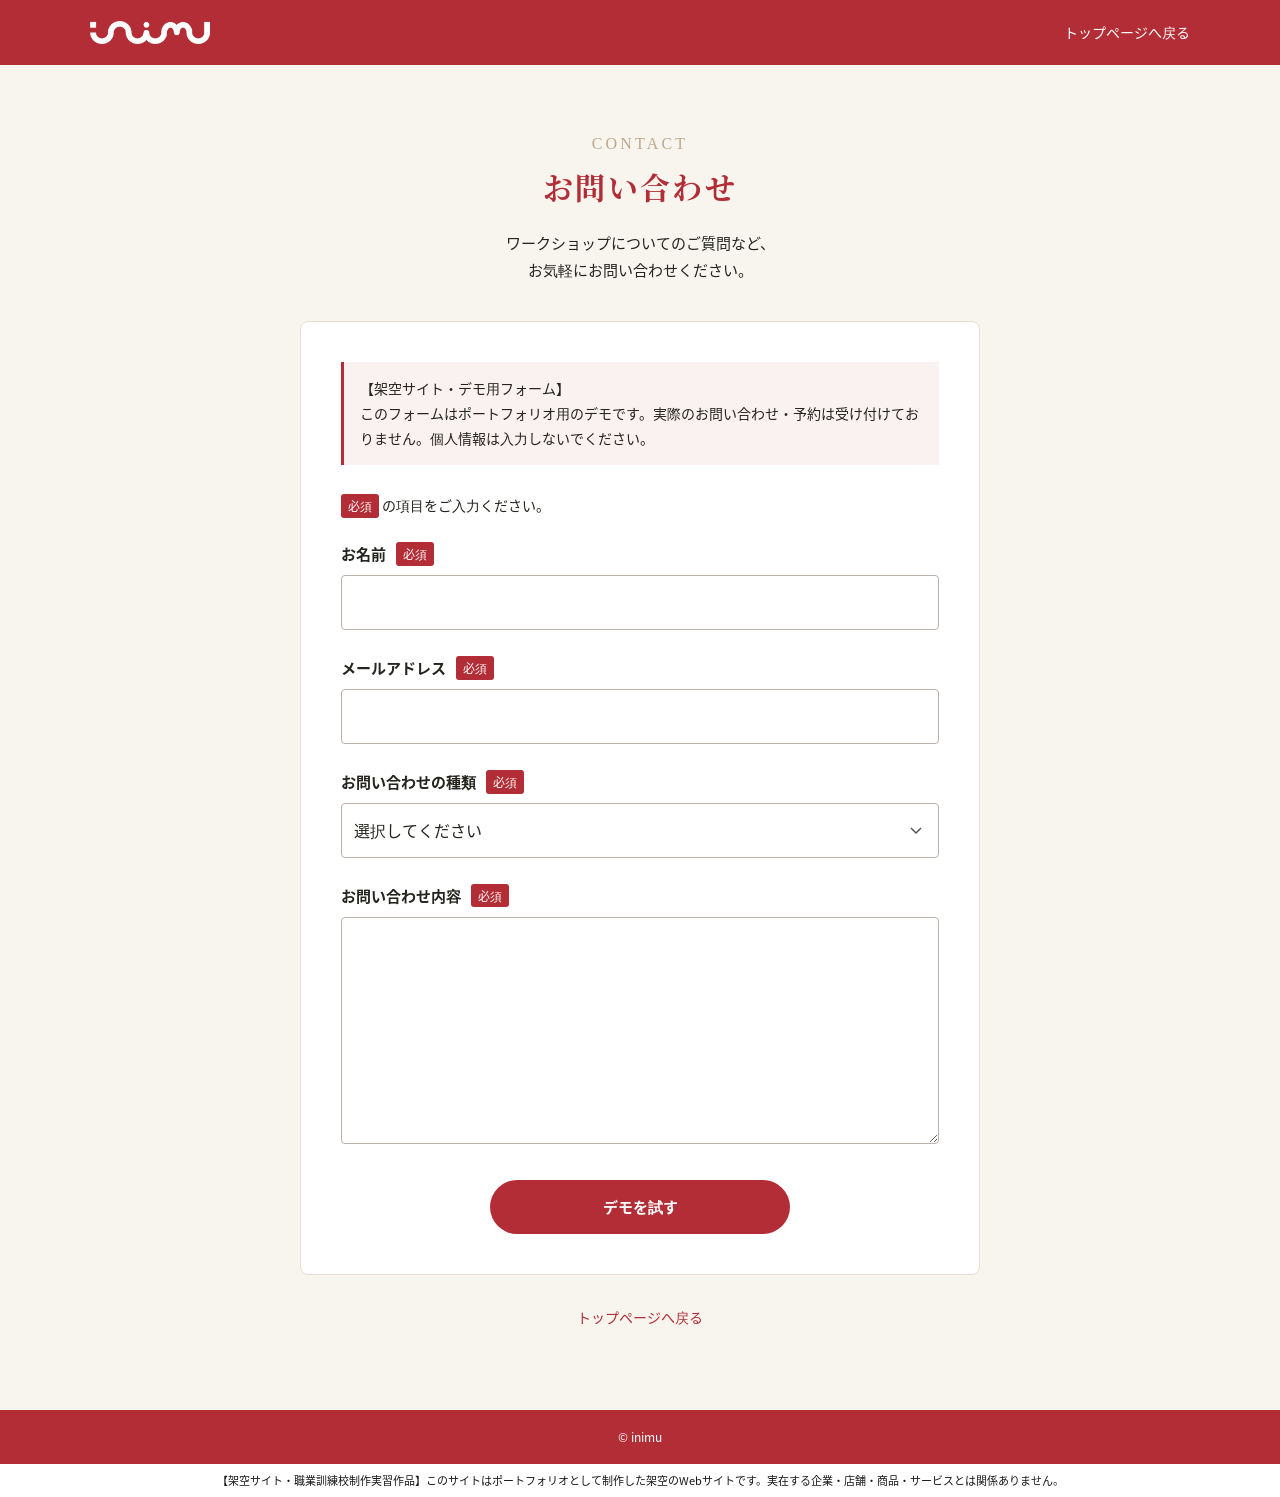
==== contact.html @ 92d1d6de "追加_お問い合わせフォーム" ====
<!doctype html>
<html lang="ja">
<head>
  <meta charset="utf-8">
  <meta name="viewport" content="width=device-width, initial-scale=1">
  <meta name="description" content="inimu ワークショップへのお問い合わせページです。">
  <meta name="theme-color" content="#b22d35">
  <title>お問い合わせ｜inimu ワークショップ</title>
  <link rel="stylesheet" href="./css/style.css">
  <link rel="stylesheet" href="./css/contact.css">
  <script src="./js/contact.js" defer></script>
</head>
<body class="contact-page">
  <header class="contact-header">
    <a href="./index.html" aria-label="inimu トップページ"><img src="./assets/logo-white.webp" alt="inimu" width="220" height="48"></a>
    <a href="./index.html">トップページへ戻る</a>
  </header>
  <main class="contact-main">
    <div class="contact-intro">
      <p class="contact-eyebrow" lang="en">CONTACT</p>
      <h1>お問い合わせ</h1>
      <p>ワークショップについてのご質問など、<br class="contact-break">お気軽にお問い合わせください。</p>
    </div>
    <div class="contact-card">
      <p class="contact-notice">【架空サイト・デモ用フォーム】<br>このフォームはポートフォリオ用のデモです。実際のお問い合わせ・予約は受け付けておりません。個人情報は入力しないでください。</p>
      <form id="contact-form">
        <p class="contact-required-note"><span>必須</span> の項目をご入力ください。</p>
        <div class="contact-field">
          <label for="name">お名前 <span>必須</span></label>
          <input id="name" name="name" type="text" autocomplete="name" required>
        </div>
        <div class="contact-field">
          <label for="email">メールアドレス <span>必須</span></label>
          <input id="email" name="email" type="email" autocomplete="email" required>
        </div>
        <div class="contact-field">
          <label for="subject">お問い合わせの種類 <span>必須</span></label>
          <select id="subject" name="subject" required>
            <option value="" selected disabled>選択してください</option>
            <option>ワークショップについて</option>
            <option>ご予約について</option>
            <option>その他</option>
          </select>
        </div>
        <div class="contact-field">
          <label for="message">お問い合わせ内容 <span>必須</span></label>
          <textarea id="message" name="message" rows="7" required></textarea>
        </div>
        <button class="contact-submit" type="button" id="contact-demo">デモを試す</button>
        <p class="contact-result" id="contact-result" role="status" tabindex="-1" hidden></p>
        <noscript><p class="contact-noscript">デモを試すにはJavaScriptを有効にしてください。</p></noscript>
      </form>
    </div>
    <a class="contact-back" href="./index.html">トップページへ戻る</a>
  </main>
  <footer class="contact-footer">
    <small>© inimu</small>
    <p>【架空サイト・職業訓練校制作実習作品】このサイトはポートフォリオとして制作した架空のWebサイトです。実在する企業・店舗・商品・サービスとは関係ありません。</p>
  </footer>
</body>
</html>
---- css/style.css ----
@font-face {
  font-family: "Noto Sans JP";
  src: url("../assets/fonts/noto-sans-jp-regular.woff") format("woff");
  font-weight: 400;
  font-display: swap;
}

@font-face {
  font-family: "Noto Sans JP";
  src: url("../assets/fonts/noto-sans-jp-bold.woff") format("woff");
  font-weight: 600 800;
  font-display: swap;
}

@font-face {
  font-family: "Noto Serif JP";
  src: url("../assets/fonts/noto-serif-jp-regular.woff") format("woff");
  font-weight: 400;
  font-display: swap;
}

@font-face {
  font-family: "Noto Serif JP";
  src: url("../assets/fonts/noto-serif-jp-bold.woff") format("woff");
  font-weight: 600 800;
  font-display: swap;
}

:root {
  /* On desktop, 1rem represents one pixel in the 508px-wide design reference. */
  font-size: 0.196850394vw;
  --red: #b22d35;
  --ink: #25241f;
  --paper: #f8f5ef;
  --sand: #d9ccb7;
  --sans: "Noto Sans JP", "Noto Sans CJK JP", sans-serif;
  --serif: "Noto Serif JP", "Noto Serif CJK JP", serif;
}

*, *::before, *::after { box-sizing: border-box; }
body { margin: 0; color: var(--ink); background: #fff; font: 400 7rem/1.65 var(--sans); }
h1, h2, h3, p, ol, ul, dl, dd { margin: 0; }
ol, ul { padding: 0; list-style: none; }
img { display: block; max-width: 100%; }
a { color: inherit; text-decoration: none; }
a:focus-visible, summary:focus-visible { outline: 2px solid currentColor; outline-offset: 3px; }
nav a:hover { text-decoration: underline; text-underline-offset: .22em; }

.site-note {
  display: grid;
  place-items: center;
  min-height: 16rem;
  padding: 2rem 10rem;
  color: #171717;
  background: #fff;
  text-align: center;
  font-size: 5.05rem;
  line-height: 1.4;
}

.site-header {
  display: flex;
  align-items: center;
  height: 35rem;
  padding: 0 21rem;
  background: var(--red);
  color: #fff;
}

.brand { display: block; flex: 0 0 44rem; width: 44rem; }
.brand img { width: 100%; height: auto; }
.mobile-menu { display: none; }
.header-nav { margin-left: auto; }
.header-nav ul, .footer-bar ul { display: flex; align-items: center; gap: 17rem; }
.header-nav a, .footer-bar nav a { font-size: 7rem; letter-spacing: .035em; white-space: nowrap; }

.button {
  zoom: .9;
  display: inline-flex;
  align-items: center;
  justify-content: center;
  gap: 10rem;
  width: max-content;
  max-width: 100%;
  min-height: 28rem;
  padding: 4rem 14rem 5rem;
  border-radius: 999px;
  background: var(--red);
  color: #fff;
  box-shadow: inset 0 -2rem 0 rgb(0 0 0 / 17%);
  font: 700 8.3rem/1.4 var(--sans);
  letter-spacing: .055em;
  text-align: center;
  transition: filter .18s ease;
}
.button:hover { filter: brightness(.89); }
.button--dark { background: var(--ink); }
.button--compact { min-width: 128rem; }
.button:not(.button--small, .button--compact) { min-width: 155rem; }
.button--small {
  gap: 4rem;
  min-height: 19rem;
  margin-left: 24rem;
  padding: 2rem 9rem;
  background: #fff;
  box-shadow: none;
  color: var(--red);
  font-size: 5.6rem;
}
.arrow {
  display: block;
  flex: 0 0 .6em;
  width: .6em;
  height: .75em;
  background: currentColor;
  clip-path: polygon(0 0, 100% 50%, 0 100%, 0 85%, 76% 50%, 0 15%);
}

.hero {
  position: relative;
  isolation: isolate;
  height: 283rem;
  overflow: hidden;
  text-align: center;
}

.hero-photos, .hero-right { position: absolute; inset: 0; z-index: -1; }
.hero-left, .hero-right img { position: absolute; max-width: none; }
.hero-left { width: 526rem; height: 351rem; left: -88rem; top: -26rem; }
.hero-right { z-index: 0; clip-path: polygon(64% 0, 100% 0, 100% 100%, 33% 100%); }
.hero-right img { width: 563rem; height: 376rem; left: 70rem; top: -.5rem; transform: translateX(5px); }

.hero-content { padding-top: 64rem; }
.hero h1 {
  color: #fff;
  font: 700 24rem/1.45 var(--serif);
  letter-spacing: .07em;
  text-shadow: 0 1rem 1.5rem rgb(36 24 15 / 77%), 0 2rem 4rem rgb(36 24 15 / 45%);
}
.hero-intro {
  position: relative;
  isolation: isolate;
  width: max-content;
  max-width: 100%;
  margin: 27rem auto 0;
}
.hero-intro::before {
  position: absolute;
  z-index: -1;
  inset: -18rem -58rem -35rem;
  transform: translateY(-25px);
  background: radial-gradient(ellipse, rgb(255 255 255 / 92%) 0, rgb(255 255 255 / 72%) 32%, transparent 72%);
  content: "";
}
.hero-intro p { font: 400 8.15rem/1.63 var(--sans); letter-spacing: .035em; }
.hero-intro .button { margin-top: 16rem; }

.paper { background: linear-gradient(180deg, var(--paper) 59%, #fefefd 100%); }
.red { background: var(--red); color: #fff; }
.journey, .features, .workshop, .faq, .access { position: relative; isolation: isolate; text-align: center; }
.section-lettering {
  position: absolute;
  z-index: -1;
  inset: 0 0 auto;
  transform: translateY(-1px);
  overflow: hidden;
  color: #eae2d5;
  opacity: .82;
  font: 400 37.5rem/.72 "Times New Roman", serif;
  white-space: nowrap;
  pointer-events: none;
}
.red .section-lettering { color: #b74242; opacity: .9; }
.section-title { color: var(--red); font-size: 14rem; line-height: 1.55; letter-spacing: .07em; }
.red .section-title { color: #fff; }
.section-title--small { font-size: 9rem; letter-spacing: .115em; }
.section-lead { margin-top: 2rem; font-size: 8rem; letter-spacing: .065em; }

.journey { min-height: 234rem; padding: 30rem 0 32rem; }
.journey-steps {
  position: relative;
  display: grid;
  grid-template-columns: repeat(4, minmax(0, 1fr));
  width: 429rem;
  margin: 12rem auto 0;
}
.journey-steps::before {
  position: absolute;
  z-index: -1;
  top: 38rem;
  right: 20rem;
  left: 20rem;
  height: .65rem;
  background: linear-gradient(90deg, transparent 8%, rgb(178 45 53 / 34%) 18%, rgb(178 45 53 / 34%) 82%, transparent 92%);
  content: "";
}
.journey-steps img { width: 78rem; height: 78rem; margin: 0 auto; border-radius: 50%; object-fit: cover; }
.journey-steps h3 { margin-top: 3rem; font-size: 8.25rem; }
.journey-steps h3 span { margin-right: 2px; color: var(--red); font: 400 15rem/1.1 "Playball", cursive; }
.journey-steps p { margin-top: 2rem; font-size: 5.6rem; line-height: 1.7; }

.features { min-height: 290rem; padding: 30rem 0 35rem; }
.feature-cards { display: grid; grid-template-columns: repeat(3, 1fr); gap: 16rem; width: 404rem; margin: 15rem auto 0; }
.feature-card {
  height: 170rem;
  border-radius: 11rem;
  padding: 10rem 4rem 0;
  background: #e9d9cc var(--card-image) center / cover no-repeat;
}
.feature-card--guide { --card-image: url("../assets/feature-guide.webp"); }
.feature-card--blend { --card-image: url("../assets/feature-blend.webp"); }
.feature-card--keepsake { --card-image: url("../assets/feature-keepsake.webp"); }
.feature-number {
  display: grid;
  place-items: center;
  width: 16rem;
  height: 16rem;
  margin: 0 auto;
  border-radius: 50%;
  background: var(--red);
  color: #fff;
  font: 700 9rem/1 var(--sans);
}
.feature-card h3 { width: max-content; margin: 4rem auto 0; padding: 0 1rem 3rem; border-bottom: .55rem dotted var(--red); font-size: 8.6rem; }
.feature-card p { margin-top: 4rem; font-size: 5.4rem; line-height: 1.7; }

.patterned { position: relative; }
.patterned::after {
  position: absolute;
  right: 0;
  bottom: 0;
  left: 0;
  height: 17rem;
  background: url("../assets/seigaiha.png") left bottom / 100% 100% no-repeat;
  pointer-events: none;
  content: "";
}
.workshop { min-height: 209rem; padding: 32rem 0 32rem; }
.workshop-facts {
  display: grid;
  grid-template-columns: repeat(4, minmax(0, 1fr));
  gap: 7rem 11rem;
  width: 410rem;
  margin: 14rem auto 0;
  text-align: left;
}
.fact { min-height: 31rem; padding: 4.5rem 6.5rem; border: .5rem solid #e7d4ce; border-radius: 2.5rem; background: #fff; color: #24231f; }
.fact dt { margin-bottom: 1rem; font-size: 5rem; color: #615a53; }
.fact dd { font-size: 6.8rem; font-weight: 700; line-height: 1.35; }
.fact small { font-size: .88em; }
.fact--venue dd { font-size: 6.1rem; white-space: nowrap; }
.fact--venue dd small { font-size: .79em; white-space: nowrap; }
.fact--wide { grid-column: span 2; position: relative; padding-right: 52%; }
.fact--wide dd > span {
  position: absolute;
  top: 50%;
  right: 7rem;
  width: 52%;
  transform: translateY(-50%);
  font-size: 4.8rem;
  font-weight: 400;
  line-height: 1.45;
}
.workshop > .button { margin-top: 14rem; }

.about {
  display: grid;
  grid-template-columns: 120fr 268fr 120fr;
  min-height: 196rem;
  background: var(--sand);
  text-align: center;
}
.about-gallery { display: grid; grid-template-rows: 1fr 1fr; min-width: 0; }
.about-gallery img { width: 100%; height: 100%; min-height: 0; object-fit: cover; }
.about-gallery .about-gallery__asakusa { object-position: left center; }
.about-content { position: relative; isolation: isolate; padding: 29rem 9rem 20rem; }
.about-content::before {
  position: absolute;
  z-index: -1;
  inset: 0 0 auto;
  height: 44rem;
  background: url("../assets/logo-white.webp") top center / 222rem auto no-repeat;
  opacity: .26;
  content: "";
}
.about h2 { font-size: 14rem; }
.about-tagline { margin: 14rem 0 8rem; font-size: 8.55rem; font-weight: 700; letter-spacing: .045em; }
.about-content > p:last-child { font-size: 6.45rem; line-height: 2.13; letter-spacing: .015em; }

.faq { min-height: 213rem; padding: 31rem 0 34rem; }
.faq-list { width: 391rem; margin: 15rem auto 0; text-align: left; }
.faq details {
  border: .5rem solid #e8c8c7;
  border-radius: 4rem;
  background: #fff;
  color: var(--ink);
}
.faq details + details { margin-top: 4rem; }
.faq summary {
  display: flex;
  align-items: center;
  justify-content: space-between;
  gap: 12rem;
  min-height: 24.5rem;
  padding: 4rem 11rem;
  cursor: pointer;
  font-size: 7.15rem;
  list-style: none;
}
.faq summary::-webkit-details-marker { display: none; }
.faq summary::after { flex: 0 0 auto; font: 700 10rem/1 Arial, sans-serif; content: "+"; }
.faq details[open] summary::after { content: "−"; }
.faq details p { padding: 8rem 11rem; background: rgb(180 154 112 / 30%); font-size: 7rem; }

.riverside {
  height: 145rem;
  padding: 32rem 10rem 15rem;
  background: #efe4d7 url("../assets/riverside.webp") -30rem -19rem / 541.5rem 232rem no-repeat;
  text-align: center;
}
.riverside p, .footer-invite p { font: 400 11rem/1.55 var(--serif); letter-spacing: .105em; }
.riverside .button { margin-top: 13rem; }
.access { min-height: 257rem; padding: 31rem 0 34rem; }
.access-content {
  display: grid;
  grid-template-columns: minmax(0, 1fr) 196rem;
  gap: 15rem;
  width: 424rem;
  margin: 15rem auto 0;
  text-align: left;
}
.access h3 { margin-bottom: 8rem; font-size: 8.8rem; }
.access address { margin-bottom: 9rem; font-size: 6.6rem; font-style: normal; }
.access-info > p { font-size: 6.6rem; }
.access-info a:hover { text-decoration: underline; }
.directions { margin: 13rem 0 8rem; font-size: 5.7rem; line-height: 1.73; }
.shop-link { display: inline-block; color: #66665f; font-size: calc(8.75rem - 3px); font-weight: 700; }
.access-map { display: block; align-self: start; width: 100%; height: auto; aspect-ratio: 196 / 161; border: 0; }

.site-footer { text-align: center; }
.footer-invite { padding: 21rem 10rem 12rem; }
.footer-invite .button { margin-top: 7rem; }
.footer-bar {
  display: flex;
  align-items: center;
  justify-content: space-between;
  gap: 16rem;
  min-height: 50rem;
  padding: 5rem 21rem 18rem;
}
.footer-bar ul { gap: 17rem; }
.copyright { display: grid; place-items: center; min-height: 19rem; font-size: 6.5rem; letter-spacing: .06em; }

@media (max-width: 899px) {
  :root { font-size: 2px; }
  body { font-size: 14px; }
  .site-note { min-height: 0; padding: 6px 10px; font-size: 9px; }
  .site-header {
    display: grid;
    grid-template-columns: 1fr auto;
    gap: 9px 16px;
    height: auto;
    padding: 13px 16px 10px;
  }
  .brand { flex: none; width: 83px; }
  .header-nav { grid-area: 2 / 1 / 3 / -1; width: 100%; margin: 0; }
  .header-nav ul { justify-content: center; gap: 4px clamp(8px, 3vw, 24px); flex-wrap: wrap; }
  .header-nav a { display: inline-block; padding: 3px 0; font-size: clamp(10px, 2.7vw, 14px); }
  .button { min-height: 48px; gap: 14px; padding: 9px 19px; font-size: 14px; }
  .button:not(.button--small, .button--compact) { min-width: min(100%, 275px); }
  .button--small { min-height: 40px; margin-left: 0; font-size: 12px; }

  .hero { height: max(466px, 78vw); max-height: 570px; background: #c8b09c; }
  .hero-left, .hero-right img { inset: 0; width: 100%; height: 100%; object-fit: cover; }
  .hero-left { width: 66%; object-position: 37% center; }
  .hero-right { left: 20%; clip-path: polygon(53% 0, 100% 0, 100% 100%, 5% 100%); }
  .hero-right img { object-position: 54% center; }
  .hero-content { display: flex; height: 100%; flex-direction: column; justify-content: center; gap: 40px; padding: 15px 10px 0; }
  .hero h1 { font-size: clamp(32px, 7vw, 47px); letter-spacing: .015em; }
  .hero-intro { width: min(100%, 420px); margin: 0 auto; }
  .hero-intro::before { inset: -28px -15px -24px; }
  .hero-intro p { font-size: clamp(12px, 3.25vw, 16px); letter-spacing: 0; }
  .hero-intro .button { margin-top: 24px; }

  .section-lettering { padding-top: 4px; transform: translateY(-10px); font-size: clamp(20px, 7.15vw, 48px); line-height: 1; }
  .section-title, .section-title--small { font-size: clamp(20px, 5vw, 28px); letter-spacing: .045em; }
  .section-title--small { font-size: clamp(18px, 4.5vw, 25.2px); }
  .section-lead { margin-top: 6px; font-size: 14px; letter-spacing: .025em; }
  .journey, .features, .workshop, .faq, .access { min-height: 0; padding: 49px 16px 46px; }
  .journey-steps { width: min(100%, 510px); grid-template-columns: repeat(2, minmax(0, 1fr)); gap: 23px 12px; margin-top: 23px; }
  .journey-steps::before { display: none; }
  .journey-steps img { width: clamp(102px, 29vw, 155px); height: auto; aspect-ratio: 1; }
  .journey-steps h3 { font-size: 15px; }
  .journey-steps h3 span { font-size: 26px; }
  .journey-steps p { font-size: 12px; }

  .feature-cards { width: min(100%, 530px); gap: 16px; margin-top: 24px; }
  .feature-card { height: auto; min-height: 235px; padding: 13px 5px 0; }
  .feature-number { width: 25px; height: 25px; font-size: 14px; }
  .feature-card h3 { max-width: 100%; margin-top: 7px; font-size: 14px; line-height: 1.45; }
  .feature-card p { margin-top: 5px; font-size: 11px; line-height: 1.6; }
  .feature-card p br { display: none; }

  .patterned::after { height: 22px; background-size: auto 100%; background-repeat: repeat-x; }
  .workshop, .faq { padding-bottom: 55px; }
  .workshop-facts { grid-template-columns: repeat(2, minmax(0, 1fr)); width: min(100%, 540px); margin-top: 21px; gap: 9px; }
  .fact { min-height: 60px; padding: 8px 10px; }
  .fact dt { font-size: 11px; }
  .fact dd { font-size: 13px; white-space: normal; }
  .fact--wide dd > span { display: block; position: static; width: auto; margin-top: 5px; transform: none; font-size: 11px; }
  .workshop > .button { margin-top: 24px; }

  .about { grid-template-columns: 1fr 1fr; }
  .about-content { order: -1; grid-column: 1 / -1; padding: 25px 20px 32px; }
  .about-content::before { height: 66px; background-size: 245px auto; }
  .about h2 { font-size: 25px; }
  .about-tagline { margin: 16px 0 10px; font-size: 17px; }
  .about-content > p:last-child { max-width: 440px; margin: 0 auto; font-size: 13px; line-height: 1.95; }
  .desktop-break { display: none; }
  .about-gallery { grid-template: auto / repeat(2, 1fr); }
  .about-gallery img { aspect-ratio: 1; }

  .faq-list { width: min(100%, 540px); margin-top: 22px; }
  .faq summary { min-height: 47px; font-size: 13px; }
  .faq details p { font-size: 13px; }
  .riverside {
    height: auto;
    min-height: 0;
    aspect-ratio: 553 / 216;
    padding: 4% 12px 0;
    background-position: 85% 46%;
    background-size: 140% auto;
  }
  .riverside p, .footer-invite p { font-size: clamp(15px, 3.9vw, 22px); letter-spacing: .035em; }
  .riverside p { text-shadow: 0 0 4px #fff, 0 0 9px #fff; }
  .riverside .button { margin-top: 20px; }
  .access-content { width: min(100%, 500px); grid-template-columns: 1fr; gap: 22px; margin-top: 22px; }
  .access h3 { margin-bottom: 7px; font-size: 18px; }
  .access address, .access-info > p { font-size: 13px; }
  .directions { margin: 14px 0 10px; font-size: 12px; }
  .shop-link { font-size: 11px; }
  .access-map { min-height: 260px; }
  .footer-invite { padding: 27px 16px 18px; }
  .footer-invite .button { margin-top: 14px; }
  .footer-bar { flex-direction: column; gap: 13px; padding: 12px 16px 36px; }
  .footer-bar ul { flex-wrap: wrap; justify-content: center; gap: 8px 15px; }
  .footer-bar nav a { font-size: 12px; }
  .copyright { min-height: 30px; font-size: 11px; }
}

@media (max-width: 899px) {
  body > .site-note { display: none; }
  .site-header {
    position: relative;
    z-index: 2;
    display: flex;
    justify-content: space-between;
    height: 18.1vw;
    padding: 0 7.2%;
  }
  .site-header .brand { width: 27%; }
  .site-header > .header-nav, .site-header > .button { display: none; }
  .mobile-menu { display: block; }
  .mobile-menu summary {
    display: flex;
    width: 38px;
    height: 44px;
    flex-direction: column;
    justify-content: center;
    gap: 8px;
    cursor: pointer;
    list-style: none;
  }
  .mobile-menu summary::-webkit-details-marker { display: none; }
  .mobile-menu summary span { display: block; height: 5px; background: #c0a475; }
  .mobile-menu nav {
    position: absolute;
    top: 100%;
    right: 0;
    left: 0;
    padding: 12px 7%;
    background: var(--red);
    box-shadow: 0 4px 8px rgb(0 0 0 / 15%);
  }
  .mobile-menu a { display: block; padding: 8px 0; font-size: 14px; }

  .hero { height: 116.3vw; max-height: none; }
  .hero-left { inset: -3.4vw auto auto -37%; width: 141%; height: auto; }
  .hero-right { left: 0; clip-path: polygon(69% 0, 100% 0, 100% 100%, 0 100%, 0 78%); }
  .hero-right img { inset: -3vw auto auto -6.4%; width: 166%; height: auto; transform: none; }
  .hero-content { justify-content: flex-start; gap: 0; padding: 38.5% 10px 0; }
  .hero h1 { font-size: clamp(28px, 9vw, 70px); line-height: 1.4; letter-spacing: .02em; }
  .hero-intro { width: 100%; margin-top: 7.5%; }
  .hero-intro::before { inset: -25px -20px -20px; transform: none; }
  .hero-intro p { font-size: clamp(11px, 3.5vw, 27px); line-height: 1.8; white-space: nowrap; }
  .button.button {
    width: calc(80vw - 16px);
    min-width: 0;
    min-height: 13.8vw;
    font-size: clamp(13px, 4.1vw, 32px);
  }
  .riverside .button { width: calc(75vw - 16px); }
  .hero-intro .button { margin-top: 4%; }
}

@media (max-width: 515px) {
  .feature-cards { width: min(100%, 330px); grid-template-columns: 1fr; }
  .feature-card { aspect-ratio: 124 / 150; padding: 17px 9px 0; background-position: center top; }
  .feature-number { width: 30px; height: 30px; font-size: 16px; }
  .feature-card h3 { font-size: 18px; }
  .feature-card p { font-size: 13px; }
  .feature-card p br { display: initial; }
}

@media (prefers-reduced-motion: reduce) {
  .button { transition: none; }
}

/* Sections remain visible when JavaScript is unavailable. */
@media (prefers-reduced-motion: no-preference) {
  .reveal-pending {
    opacity: 0;
    transform: translateY(24px);
    transition: opacity .8s ease, transform .8s ease;
  }

  .reveal-pending.is-visible, .reveal-pending:focus-within {
    opacity: 1;
    transform: translateY(0);
  }
}
---- css/contact.css ----
.contact-page { background: #f8f5ef; font: 400 16px/1.8 var(--sans); }
.contact-header { display: flex; align-items: center; justify-content: space-between; gap: 20px; padding: 20px max(24px, calc((100% - 1100px) / 2)); background: var(--red); color: #fff; }
.contact-header img { width: 120px; height: auto; }
.contact-header > a:last-child { font-size: 14px; }
.contact-header > a:last-child:hover, .contact-back:hover { text-decoration: underline; text-underline-offset: .25em; }
.contact-main { padding: 68px 20px 80px; }
.contact-intro { text-align: center; }
.contact-eyebrow { color: #bda88b; font: 400 16px/1.4 Georgia, serif; letter-spacing: .2em; }
.contact-intro h1 { margin: 8px 0 20px; color: var(--red); font: 700 30px/1.5 var(--serif); letter-spacing: .08em; }
.contact-intro > p:last-child { font-size: 15px; }
.contact-card { max-width: 680px; margin: 38px auto 0; padding: 40px; border: 1px solid #eaded2; border-radius: 8px; background: #fff; }
.contact-notice { padding: 14px 16px; border-left: 3px solid var(--red); background: #faf2f0; font-size: 14px; }
.contact-required-note { margin: 28px 0 22px; font-size: 14px; }
.contact-required-note span, .contact-field label span { display: inline-block; padding: 1px 7px; border-radius: 3px; background: var(--red); color: #fff; font-size: 12px; font-weight: 400; }
.contact-field + .contact-field { margin-top: 24px; }
.contact-field label { display: block; margin-bottom: 8px; font-size: 15px; font-weight: 700; }
.contact-field label span { margin-left: 7px; vertical-align: 1px; }
.contact-field input, .contact-field select, .contact-field textarea { display: block; width: 100%; padding: 12px; border: 1px solid #bcb2a7; border-radius: 4px; background: #fff; color: var(--ink); font: inherit; }
.contact-field select { appearance: none; padding-right: 42px; background: #fff url("data:image/svg+xml,%3Csvg xmlns='http://www.w3.org/2000/svg' viewBox='0 0 16 16'%3E%3Cpath d='m3 6 5 5 5-5' fill='none' stroke='%235b5149' stroke-width='1.5'/%3E%3C/svg%3E") right 14px center / 16px no-repeat; }
.contact-field textarea { resize: vertical; }
.contact-field :focus-visible, .contact-submit:focus-visible { outline: 3px solid #c77770; outline-offset: 2px; }
.contact-submit { display: block; width: min(100%, 300px); min-height: 54px; margin: 36px auto 0; border: 0; border-radius: 999px; background: var(--red); color: #fff; font: 700 15px var(--sans); cursor: pointer; }
.contact-submit:hover { filter: brightness(.89); }
.contact-result, .contact-noscript { margin-top: 20px; text-align: center; font-size: 14px; }
.contact-result { padding: 14px; background: #f8f5ef; }
.contact-back { display: block; width: fit-content; margin: 30px auto 0; color: var(--red); font-size: 14px; }
.contact-footer { background: var(--red); color: #fff; text-align: center; }
.contact-footer small { display: block; padding: 16px; font-size: 12px; }
.contact-footer p { padding: 8px 16px; background: #fff; color: #171717; font-size: 11px; line-height: 1.5; }
@media (max-width: 600px) {
  .contact-header { padding: 18px 20px; }
  .contact-header img { width: 100px; }
  .contact-header > a:last-child { font-size: 12px; }
  .contact-main { padding: 48px 16px 60px; }
  .contact-intro h1 { font-size: 26px; }
  .contact-card { margin-top: 28px; padding: 24px 18px; }
}
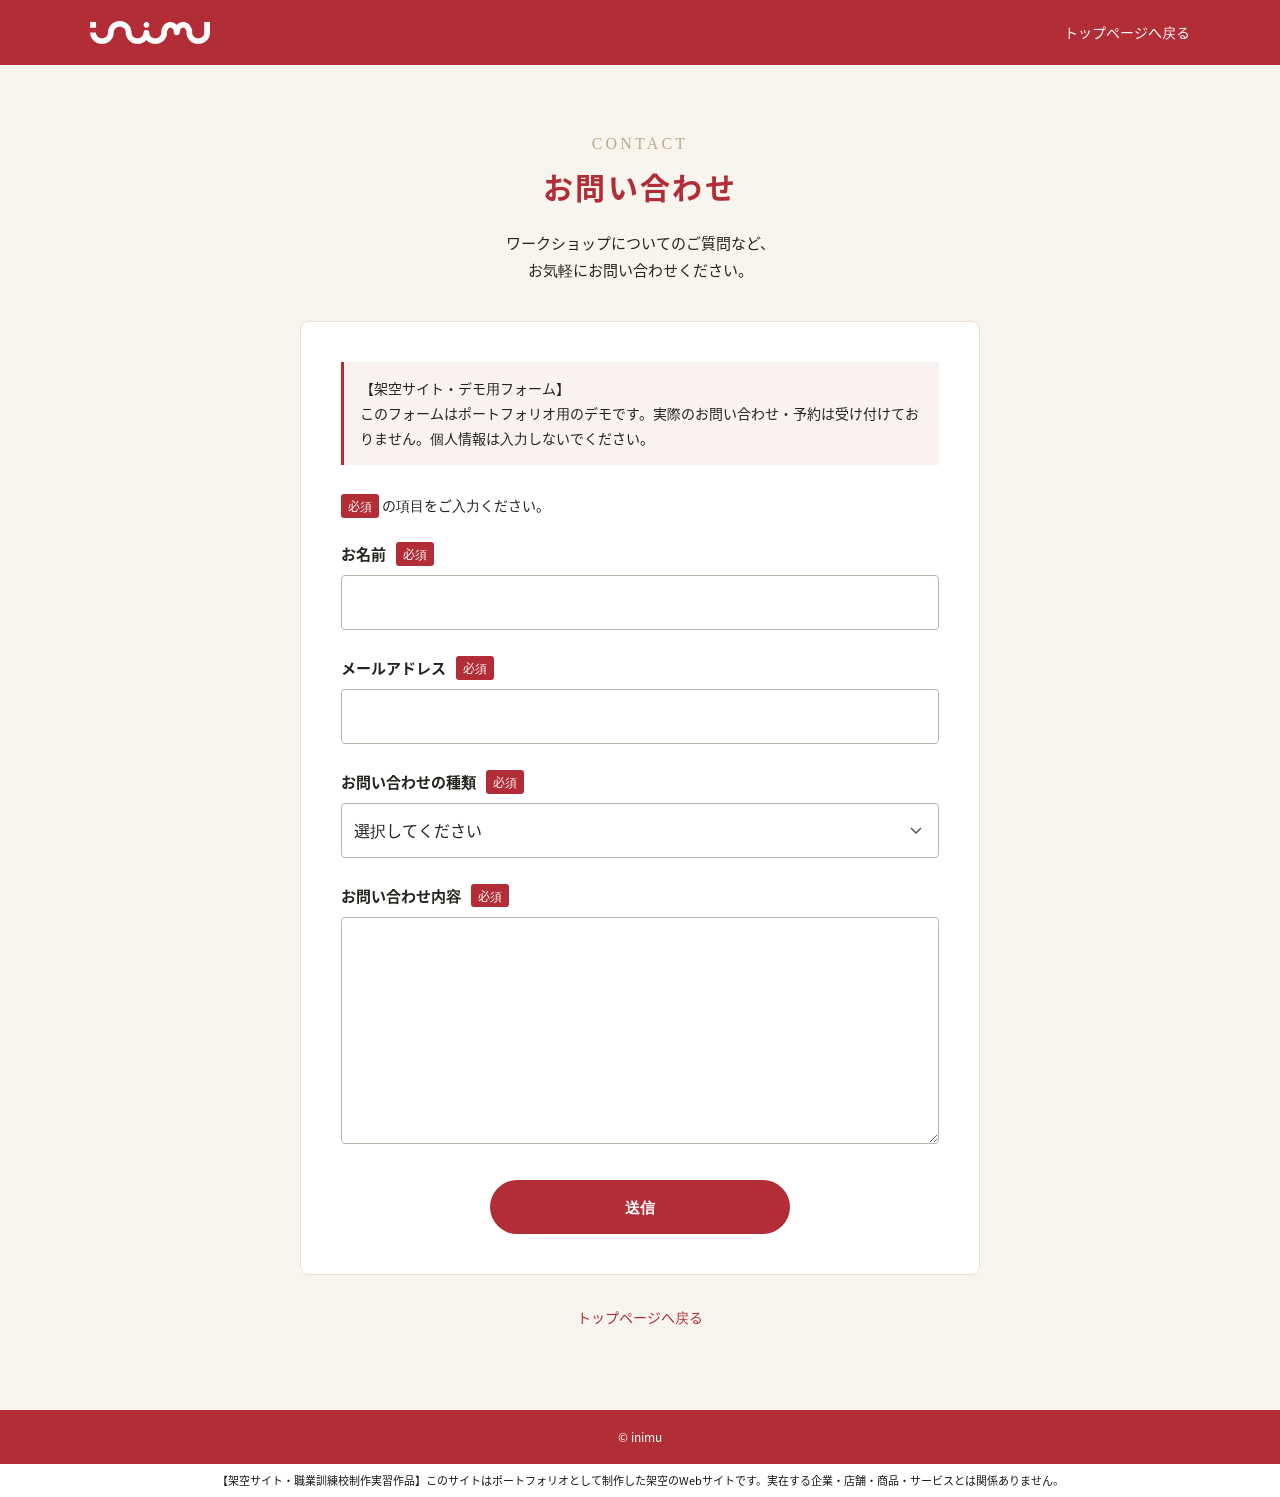
==== commit 5f7572bc: "修正_お問い合わせフォームのテキスト・フォント" ====
--- a/contact.html
+++ b/contact.html
@@ -46,7 +46,7 @@
           <label for="message">お問い合わせ内容 <span>必須</span></label>
           <textarea id="message" name="message" rows="7" required></textarea>
         </div>
-        <button class="contact-submit" type="button" id="contact-demo">デモを試す</button>
+        <button class="contact-submit" type="button" id="contact-demo">送信</button>
         <p class="contact-result" id="contact-result" role="status" tabindex="-1" hidden></p>
         <noscript><p class="contact-noscript">デモを試すにはJavaScriptを有効にしてください。</p></noscript>
       </form>
--- a/css/contact.css
+++ b/css/contact.css
@@ -6,7 +6,7 @@
 .contact-main { padding: 68px 20px 80px; }
 .contact-intro { text-align: center; }
 .contact-eyebrow { color: #bda88b; font: 400 16px/1.4 Georgia, serif; letter-spacing: .2em; }
-.contact-intro h1 { margin: 8px 0 20px; color: var(--red); font: 700 30px/1.5 var(--serif); letter-spacing: .08em; }
+.contact-intro h1 { margin: 8px 0 20px; color: var(--red); font: 700 30px/1.5 var(--sans); letter-spacing: .08em; }
 .contact-intro > p:last-child { font-size: 15px; }
 .contact-card { max-width: 680px; margin: 38px auto 0; padding: 40px; border: 1px solid #eaded2; border-radius: 8px; background: #fff; }
 .contact-notice { padding: 14px 16px; border-left: 3px solid var(--red); background: #faf2f0; font-size: 14px; }
